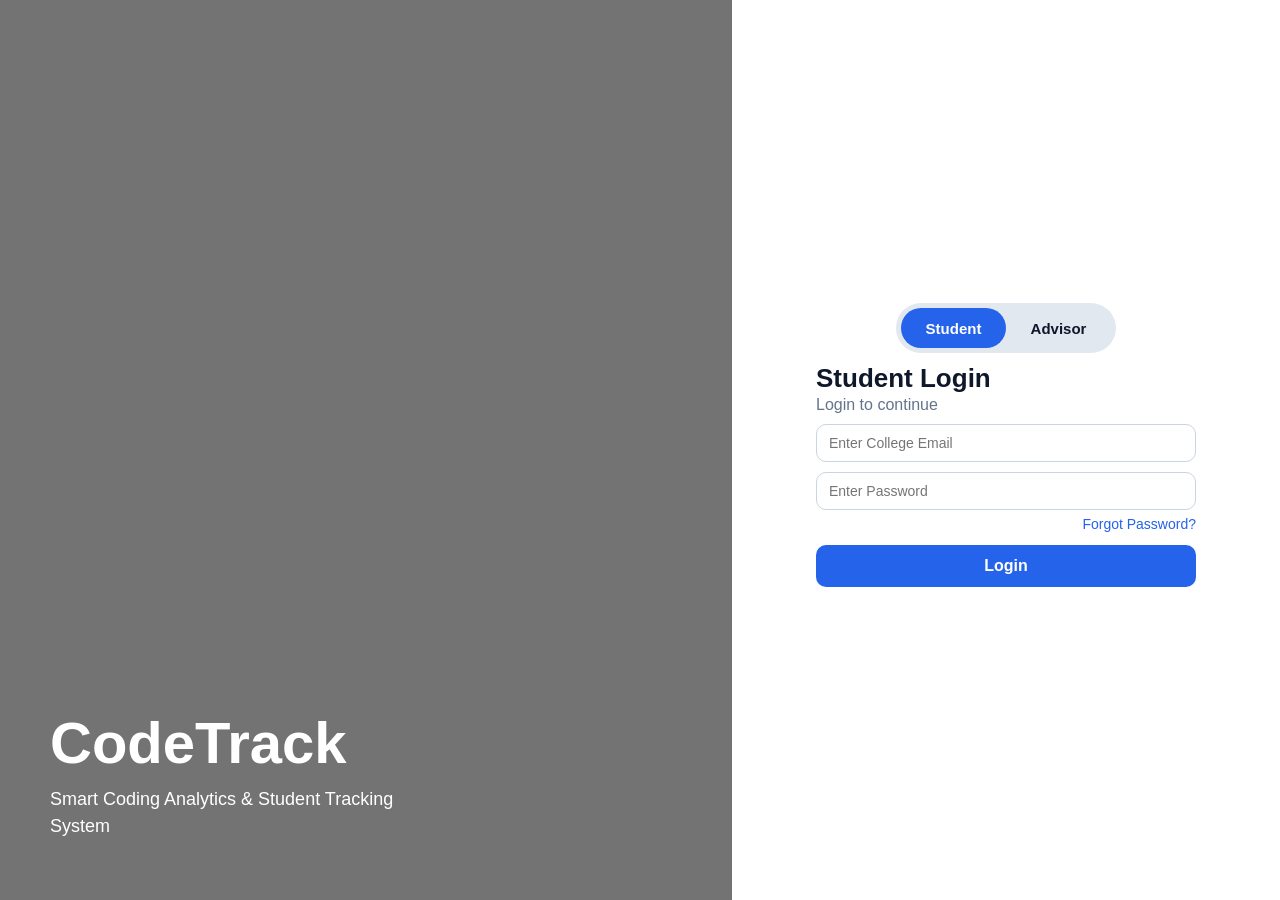
==== index.html @ 991a16fe "Add files via upload" ====
<!DOCTYPE html>
<html lang="en">

<head>

    <meta charset="UTF-8">

    <meta
            name="viewport"
            content="width=device-width, initial-scale=1.0"
    >

    <title>CodeTrack Login</title>

    <link
            rel="stylesheet"
            href="authnew.css"
    >

</head>

<body>

<div class="main-container">

    <!-- LEFT PANEL -->

    <div class="left-panel">

        <div class="overlay"></div>

        <div class="branding">

            <h1>CodeTrack</h1>

            <p>
                Smart Coding Analytics
                & Student Tracking System
            </p>

        </div>

    </div>

    <!-- RIGHT PANEL -->

    <div class="right-panel">

        <!-- TOGGLE -->

        <div class="toggle-container">

            <div
                    id="toggleSlider"
                    class="toggle-slider"
            ></div>

            <button
                    id="studentToggle"
                    class="toggle-btn active"
                    onclick="switchRole('STUDENT')"
            >
                Student
            </button>

            <button
                    id="advisorToggle"
                    class="toggle-btn"
                    onclick="switchRole('ADVISOR')"
            >
                Advisor
            </button>

        </div>

        <!-- LOGIN CARD -->

        <div class="login-card">

            <h2 id="loginTitle">
                Student Login
            </h2>

            <p class="subtitle">
                Login to continue
            </p>

            <!-- EMAIL -->

            <input
                    type="email"
                    id="email"
                    placeholder="Enter College Email"
                    autocomplete="off"
            >

            <!-- PASSWORD -->

            <input
                    type="password"
                    id="password"
                    placeholder="Enter Password"
            >

            <!-- FORGOT PASSWORD -->

            <div class="forgot-password">

                <a href="#">
                    Forgot Password?
                </a>

            </div>

            <!-- LOGIN BUTTON -->

            <button
                    class="login-btn"
                    onclick="login()"
            >
                Login
            </button>

            <p id="msg"></p>

            <!-- REGISTER LINK -->



        </div>

    </div>

</div>

<script src="authnew.js"></script>

<script>

    let selectedRole = "STUDENT";

    function switchRole(role){

        selectedRole = role;

        document.getElementById(
            "studentToggle"
        ).classList.remove("active");

        document.getElementById(
            "advisorToggle"
        ).classList.remove("active");

        const slider =
            document.getElementById(
                "toggleSlider"
            );

        // STUDENT

        if(role === "STUDENT"){

            document.getElementById(
                "studentToggle"
            ).classList.add("active");

            document.getElementById(
                "loginTitle"
            ).innerText =
            "Student Login";

            slider.classList.remove("right");
        }

        // ADVISOR

        else{

            document.getElementById(
                "advisorToggle"
            ).classList.add("active");

            document.getElementById(
                "loginTitle"
            ).innerText =
            "Advisor Login";

            slider.classList.add("right");
        }
    }

    // STORE ROLE

    const oldLogin = login;

    login = function(){

        localStorage.setItem(
            "selectedRole",
            selectedRole
        );

        oldLogin();
    }

</script>

</body>

</html>
---- authnew.css ----
*{
    margin:0;
    padding:0;
    box-sizing:border-box;
    font-family:Arial, sans-serif;
}

body{
    width:100%;
    height:100vh;
    overflow:hidden;
}

/* MAIN CONTAINER */

.main-container{
    display:flex;
    width:100%;
    height:100vh;
}

/* LEFT PANEL */

.left-panel{
    flex:1.5;
    position:relative;
    background:url("https://images.unsplash.com/photo-1515879218367-8466d910aaa4")
    center/cover no-repeat;
}

.overlay{
    position:absolute;
    width:100%;
    height:100%;
    background:rgba(0,0,0,0.55);
}

.branding{
    position:absolute;
    bottom:60px;
    left:50px;
    color:white;
    z-index:2;
}

.branding h1{
    font-size:58px;
    margin-bottom:10px;
}

.branding p{
    font-size:18px;
    width:400px;
    line-height:1.5;
}

/* RIGHT PANEL */

.right-panel{
    flex:1;
    background:white;
    display:flex;
    justify-content:center;
    align-items:center;
    flex-direction:column;
    padding:15px 30px;
}

/* TOGGLE SWITCH */

.toggle-container{
    position:relative;
    width:220px;
    height:50px;
    background:#e2e8f0;
    border-radius:50px;
    display:flex;
    align-items:center;
    padding:5px;
    margin-bottom:10px;
}

.toggle-slider{
    position:absolute;
    width:105px;
    height:40px;
    background:#2563eb;
    border-radius:50px;
    left:5px;
    transition:0.3s;
}

.toggle-slider.right{
    left:110px;
}

.toggle-btn{
    flex:1;
    position:relative;
    z-index:2;
    border:none;
    background:none;
    cursor:pointer;
    font-size:15px;
    font-weight:bold;
    color:#0f172a;
}

.toggle-btn.active{
    color:white;
}

/* REGISTER / LOGIN CARD */

.login-card{
    width:100%;
    max-width:380px;
}

.login-card h2{
    font-size:26px;
    color:#0f172a;
    margin-bottom:2px;
}

.subtitle{
    color:#64748b;
    margin-bottom:10px;
}

.login-card input{
    width:100%;
    padding:10px 12px;
    margin-bottom:10px;
    border:1px solid #cbd5e1;
    border-radius:10px;
    font-size:14px;
}

.login-card input:focus{
    outline:none;
    border-color:#2563eb;
}

/* BUTTON */

.login-btn{
    width:100%;
    padding:12px;
    border:none;
    border-radius:10px;
    background:#2563eb;
    color:white;
    font-size:16px;
    font-weight:bold;
    cursor:pointer;
    transition:0.3s;
}

.login-btn:hover{
    background:#1d4ed8;
}

/* MESSAGE */

#msg{
    margin-top:10px;
    text-align:center;
    font-size:14px;
}

/* REGISTER LINK */

.register-link{
    display:block;
    margin-top:10px;
    text-align:center;
    text-decoration:none;
    color:#2563eb;
    font-size:14px;
}

.register-link:hover{
    text-decoration:underline;
}

/* FORGOT PASSWORD */

.forgot-password{
    width:100%;
    text-align:right;
    margin-top:-5px;
    margin-bottom:12px;
}

.forgot-password a{
    text-decoration:none;
    color:#2563eb;
    font-size:14px;
    font-weight:500;
}

.forgot-password a:hover{
    text-decoration:underline;
}

/* MOBILE */

@media(max-width:900px){

    body{
        overflow-y:auto;
    }

    .left-panel{
        display:none;
    }

    .right-panel{
        flex:1;
        padding:20px;
    }

    .login-card{
        max-width:100%;
    }
}
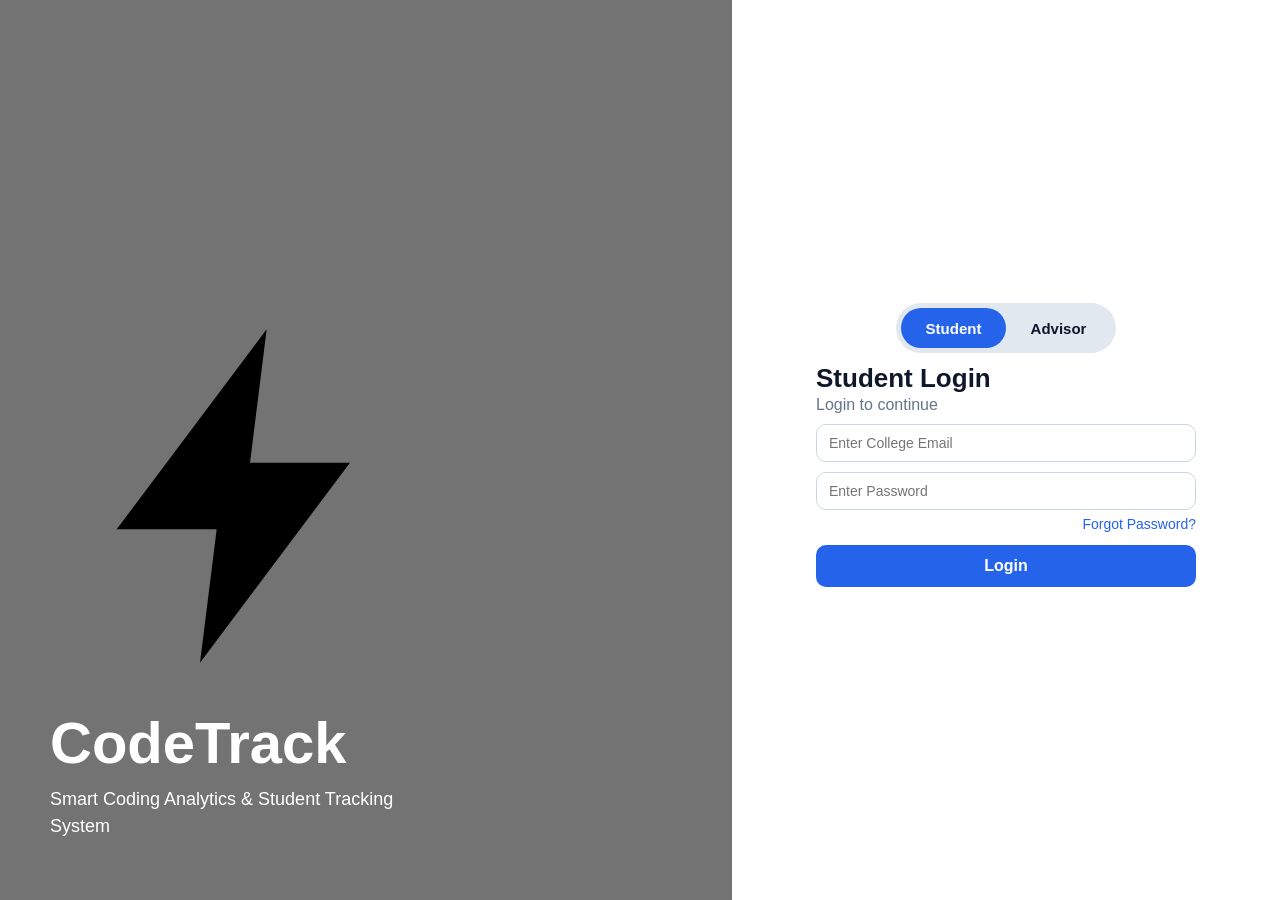
==== commit a017183d: "New Login" ====
--- a/index.html
+++ b/index.html
@@ -1,60 +1,41 @@
 <!DOCTYPE html>
 <html lang="en">
-
 <head>
-
     <meta charset="UTF-8">
-
     <meta
             name="viewport"
             content="width=device-width, initial-scale=1.0"
     >
-
     <title>CodeTrack Login</title>
-
     <link
             rel="stylesheet"
             href="authnew.css"
     >
-
 </head>
-
 <body>
-
 <div class="main-container">
-
     <!-- LEFT PANEL -->
-
     <div class="left-panel">
-
         <div class="overlay"></div>
-
         <div class="branding">
-
-            <h1>CodeTrack</h1>
-
+            <h1>
+                <svg class="brand-icon" viewBox="0 0 24 24"><path d="M13 2 4 14h6l-1 8 9-12h-6l1-8Z"/></svg>
+                CodeTrack
+            </h1>
             <p>
                 Smart Coding Analytics
                 & Student Tracking System
             </p>
-
         </div>
-
     </div>
-
     <!-- RIGHT PANEL -->
-
     <div class="right-panel">
-
         <!-- TOGGLE -->
-
         <div class="toggle-container">
-
             <div
                     id="toggleSlider"
                     class="toggle-slider"
             ></div>
-
             <button
                     id="studentToggle"
                     class="toggle-btn active"
@@ -62,7 +43,6 @@
             >
                 Student
             </button>
-
             <button
                     id="advisorToggle"
                     class="toggle-btn"
@@ -70,141 +50,93 @@
             >
                 Advisor
             </button>
-
         </div>
-
         <!-- LOGIN CARD -->
-
         <div class="login-card">
-
             <h2 id="loginTitle">
                 Student Login
             </h2>
-
             <p class="subtitle">
                 Login to continue
             </p>
-
             <!-- EMAIL -->
-
             <input
                     type="email"
                     id="email"
                     placeholder="Enter College Email"
                     autocomplete="off"
             >
-
             <!-- PASSWORD -->
-
             <input
                     type="password"
                     id="password"
                     placeholder="Enter Password"
             >
-
             <!-- FORGOT PASSWORD -->
-
             <div class="forgot-password">
-
                 <a href="#">
                     Forgot Password?
                 </a>
-
             </div>
-
             <!-- LOGIN BUTTON -->
-
             <button
                     class="login-btn"
                     onclick="login()"
             >
                 Login
             </button>
-
             <p id="msg"></p>
-
             <!-- REGISTER LINK -->
-
-
-
         </div>
-
     </div>
-
 </div>
-
 <script src="authnew.js"></script>
-
 <script>
-
     let selectedRole = "STUDENT";
-
     function switchRole(role){
-
         selectedRole = role;
-
         document.getElementById(
             "studentToggle"
         ).classList.remove("active");
-
         document.getElementById(
             "advisorToggle"
         ).classList.remove("active");
-
         const slider =
             document.getElementById(
                 "toggleSlider"
             );
-
         // STUDENT
-
         if(role === "STUDENT"){
-
             document.getElementById(
                 "studentToggle"
             ).classList.add("active");
-
             document.getElementById(
                 "loginTitle"
             ).innerText =
             "Student Login";
-
             slider.classList.remove("right");
         }
-
         // ADVISOR
-
         else{
-
             document.getElementById(
                 "advisorToggle"
             ).classList.add("active");
-
             document.getElementById(
                 "loginTitle"
             ).innerText =
             "Advisor Login";
-
             slider.classList.add("right");
         }
     }
-
     // STORE ROLE
-
     const oldLogin = login;
-
     login = function(){
-
         localStorage.setItem(
             "selectedRole",
             selectedRole
         );
-
         oldLogin();
     }
-
 </script>
-
 </body>
-
-</html>+</html>
